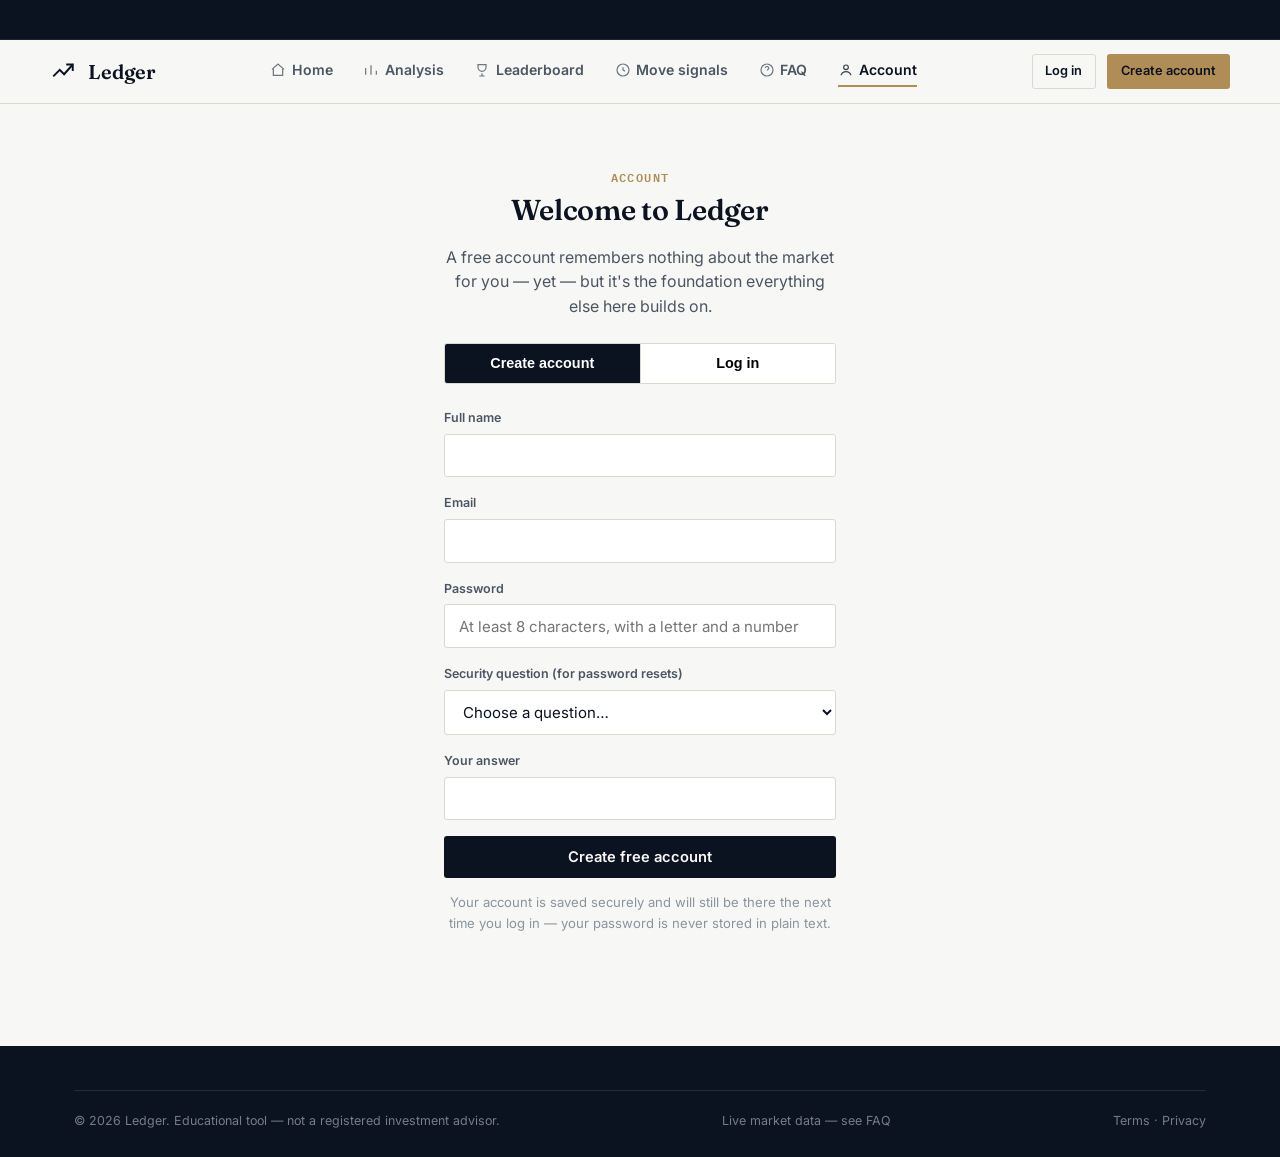
==== account.html @ cb47b46d "Initial commit via Netlify [skip ci]" ====
<!DOCTYPE html>
<html lang="en">
<head>
<meta charset="UTF-8">
<meta name="viewport" content="width=device-width, initial-scale=1.0">
<title>Account — Ledger</title>
<link href="https://fonts.googleapis.com/css2?family=Fraunces:opsz,wght@9..144,500;9..144,600&family=Inter:wght@400;500;600;700&family=IBM+Plex+Mono:wght@400;500;600&display=swap" rel="stylesheet">
<link rel="stylesheet" href="css/style.css">
</head>
<body>

<div class="ticker-wrap"><div class="ticker-track" id="tickerTrack"></div></div>

<header class="site-header">
  <div class="container nav">
    <a href="index.html" class="brand">
      <svg viewBox="0 0 24 24" fill="none" stroke="currentColor" stroke-width="1.8"><path d="M3 17l6-6 4 4 8-9"/><path d="M15 6h6v6"/></svg>
      Ledger
    </a>
    <nav class="nav-links" id="navLinks">
      <a href="index.html"><svg viewBox="0 0 24 24" fill="none" stroke="currentColor" stroke-width="1.8"><path d="M3 11l9-8 9 8"/><path d="M5 10v10h14V10"/></svg>Home</a>
      <a href="analysis.html"><svg viewBox="0 0 24 24" fill="none" stroke="currentColor" stroke-width="1.8"><path d="M4 19V9M12 19V5M20 19v-6"/></svg>Analysis</a>
      <a href="leaderboard.html"><svg viewBox="0 0 24 24" fill="none" stroke="currentColor" stroke-width="1.8"><path d="M8 21h8M12 17v4M6 4h12v4a6 6 0 01-12 0V4z"/></svg>Leaderboard</a>
      <a href="signals.html"><svg viewBox="0 0 24 24" fill="none" stroke="currentColor" stroke-width="1.8"><circle cx="12" cy="12" r="9"/><path d="M12 8v4l3 2"/></svg>Move signals</a>
      <a href="faq.html"><svg viewBox="0 0 24 24" fill="none" stroke="currentColor" stroke-width="1.8"><circle cx="12" cy="12" r="9"/><path d="M9.5 9a2.5 2.5 0 015 .5c0 1.5-2 1.8-2 3.2M12 17h.01"/></svg>FAQ</a>
      <a href="account.html"><svg viewBox="0 0 24 24" fill="none" stroke="currentColor" stroke-width="1.8"><circle cx="12" cy="8" r="3.5"/><path d="M4.5 20c1.5-4 5-5.5 7.5-5.5s6 1.5 7.5 5.5"/></svg>Account</a>
    </nav>
    <div class="nav-actions">
      <a href="account.html" class="btn btn-ghost btn-sm">Log in</a>
      <a href="account.html" class="btn btn-brass btn-sm">Create account</a>
      <button class="nav-toggle" id="navToggle" aria-label="Toggle menu">
        <svg viewBox="0 0 24 24" fill="none" stroke="currentColor" stroke-width="1.8"><path d="M4 7h16M4 12h16M4 17h16"/></svg>
      </button>
    </div>
  </div>
</header>

<main>
  <section class="section">
    <div class="container auth-wrap">

      <div id="loggedOutView">
        <div class="text-center" style="margin-bottom:24px;">
          <span class="eyebrow">Account</span>
          <h1 style="font-size:1.8rem;">Welcome to Ledger</h1>
          <p>A free account remembers nothing about the market for you — yet — but it's the foundation everything else here builds on.</p>
        </div>

        <div class="auth-tabs">
          <button class="auth-tab active" data-tab="signup">Create account</button>
          <button class="auth-tab" data-tab="login">Log in</button>
        </div>

        <div class="alert alert-error" id="authError"></div>
        <div class="alert alert-success" id="authSuccess"></div>

        <div class="auth-panel active" id="signupPanel">
          <form id="signupForm" novalidate>
            <div class="field"><label for="suName">Full name</label><input type="text" id="suName" required minlength="2"></div>
            <div class="field"><label for="suEmail">Email</label><input type="email" id="suEmail" required></div>
            <div class="field"><label for="suPass">Password</label><input type="password" id="suPass" required minlength="8" placeholder="At least 8 characters, with a letter and a number"></div>
            <div class="field">
              <label for="suSecurityQuestion">Security question (for password resets)</label>
              <select id="suSecurityQuestion" required>
                <option value="">Choose a question…</option>
                <option value="What was the name of your first pet?">What was the name of your first pet?</option>
                <option value="What city were you born in?">What city were you born in?</option>
                <option value="What was the make of your first car?">What was the make of your first car?</option>
                <option value="What was the name of your elementary school?">What was the name of your elementary school?</option>
                <option value="What is your mother's maiden name?">What is your mother's maiden name?</option>
              </select>
            </div>
            <div class="field"><label for="suSecurityAnswer">Your answer</label><input type="text" id="suSecurityAnswer" required></div>
            <button type="submit" class="btn btn-primary btn-block">Create free account</button>
          </form>
        </div>

        <div class="auth-panel" id="loginPanel">
          <form id="loginForm" novalidate>
            <div class="field"><label for="liEmail">Email</label><input type="email" id="liEmail" required></div>
            <div class="field"><label for="liPass">Password</label><input type="password" id="liPass" required></div>
            <button type="submit" class="btn btn-primary btn-block">Log in</button>
          </form>
          <button type="button" class="btn btn-ghost btn-sm btn-block" id="showForgotBtn" style="margin-top:10px;">Forgot password?</button>
        </div>

        <div class="auth-panel" id="forgotPanel">
          <form id="forgotEmailForm" novalidate>
            <div class="field"><label for="frEmail">Your account email</label><input type="email" id="frEmail" required></div>
            <button type="submit" class="btn btn-primary btn-block">Continue</button>
          </form>
          <form id="forgotAnswerForm" novalidate style="display:none;margin-top:16px;">
            <p class="mono" id="frQuestion" style="font-size:.9rem;margin-bottom:12px;"></p>
            <div class="field"><label for="frAnswer">Your answer</label><input type="text" id="frAnswer" required></div>
            <div class="field"><label for="frNewPass">New password</label><input type="password" id="frNewPass" required minlength="8" placeholder="At least 8 characters, with a letter and a number"></div>
            <button type="submit" class="btn btn-primary btn-block">Reset password</button>
          </form>
          <button type="button" class="btn btn-ghost btn-sm" id="backToLoginBtn" style="margin-top:14px;">← Back to log in</button>
        </div>

        <p class="form-note">Your account is saved securely and will still be there the next time you log in — your password is never stored in plain text.</p>
      </div>

      <div id="loggedInView" style="display:none;">
        <div class="session-box">
          <span class="eyebrow">Signed in</span>
          <h2 id="welcomeName" style="margin:.3em 0 4px;">—</h2>
          <p class="mono" id="welcomeEmail" style="font-size:.85rem;"></p>
          <p style="font-size:.82rem;color:var(--slate-dim);margin-top:2px;">Member since <span id="welcomeJoined"></span></p>
          <hr class="hairline" style="margin:16px 0;">
          <div style="display:flex;gap:.6rem;flex-wrap:wrap;">
            <a href="leaderboard.html" class="btn btn-ghost btn-sm">Leaderboard</a>
            <a href="signals.html" class="btn btn-ghost btn-sm">Move signals</a>
          </div>
          <button class="btn btn-ghost btn-sm" id="logoutBtn" style="margin-top:18px;">Log out</button>
        </div>

        <div class="session-box" style="margin-top:20px;">
          <span class="eyebrow">Change password</span>
          <div class="alert alert-error" id="pwError" style="margin-top:12px;"></div>
          <div class="alert alert-success" id="pwSuccess"></div>
          <form id="changePasswordForm" novalidate>
            <div class="field"><label for="currentPassword">Current password</label><input type="password" id="currentPassword" required></div>
            <div class="field"><label for="newPassword">New password</label><input type="password" id="newPassword" required minlength="8" placeholder="At least 8 characters, with a letter and a number"></div>
            <button type="submit" class="btn btn-primary btn-block">Update password</button>
          </form>
        </div>

        <div class="session-box" style="margin-top:20px;border-color:var(--red);">
          <span class="eyebrow" style="color:var(--red);">Delete account</span>
          <p style="font-size:.85rem;margin-top:10px;">This permanently removes your account and everything tied to it. This cannot be undone.</p>
          <div class="alert alert-error" id="delError"></div>
          <form id="deleteAccountForm" novalidate>
            <div class="field"><label for="deletePassword">Confirm your password</label><input type="password" id="deletePassword" required></div>
            <button type="submit" class="btn btn-block" style="background:var(--red);color:#fff;">Permanently delete my account</button>
          </form>
        </div>
      </div>

    </div>
  </section>
</main>

<footer class="site-footer">
  <div class="container">
    <div class="footer-bottom">
      <span>© 2026 Ledger. Educational tool — not a registered investment advisor.</span>
      <span>Live market data — see FAQ</span>
      <span><a href="terms.html" style="color:inherit;">Terms</a> · <a href="privacy.html" style="color:inherit;">Privacy</a></span>
    </div>
  </div>
</footer>

<script src="js/main.js"></script>
<script src="js/auth-client.js"></script>
<script>
  function showAlert(kind, msg){
    const err = document.getElementById('authError'), ok = document.getElementById('authSuccess');
    err.classList.remove('show'); ok.classList.remove('show');
    if(kind==='error'){ err.textContent = msg; err.classList.add('show'); }
    else { ok.textContent = msg; ok.classList.add('show'); }
  }

  function showFormAlert(errId, okId, kind, msg){
    const err = document.getElementById(errId), ok = document.getElementById(okId);
    err.classList.remove('show'); ok.classList.remove('show');
    if(kind==='error'){ err.textContent = msg; err.classList.add('show'); }
    else { ok.textContent = msg; ok.classList.add('show'); }
  }

  function refreshSessionUI(){
    const user = window.LedgerAuth.get();
    document.getElementById('loggedOutView').style.display = user ? 'none' : 'block';
    document.getElementById('loggedInView').style.display = user ? 'block' : 'none';
    if(user){
      document.getElementById('welcomeName').textContent = user.name;
      document.getElementById('welcomeEmail').textContent = user.email;
      const joinedEl = document.getElementById('welcomeJoined');
      if(joinedEl) joinedEl.textContent = user.joined ? new Date(user.joined).toLocaleDateString() : '—';
    }
  }

  function switchAuthPanel(panelId){
    document.querySelectorAll('.auth-panel').forEach(p=>p.classList.remove('active'));
    document.getElementById(panelId).classList.add('active');
    document.getElementById('authError').classList.remove('show');
    document.getElementById('authSuccess').classList.remove('show');
  }

  document.addEventListener('DOMContentLoaded', async ()=>{
    await window.LedgerAuth.checkSession();
    refreshSessionUI();

    document.querySelectorAll('.auth-tab').forEach(tab=>{
      tab.addEventListener('click', ()=>{
        document.querySelectorAll('.auth-tab').forEach(t=>t.classList.remove('active'));
        tab.classList.add('active');
        switchAuthPanel(tab.dataset.tab+'Panel');
      });
    });

    document.getElementById('signupForm').addEventListener('submit', async (e)=>{
      e.preventDefault();
      if(!window.LedgerRateLimiter.allow('signup', 5, 60000)){
        showAlert('error', 'Too many attempts — please wait a minute before trying again.');
        return;
      }
      const name = document.getElementById('suName').value.trim();
      const email = document.getElementById('suEmail').value.trim().toLowerCase();
      const pass = document.getElementById('suPass').value;
      const question = document.getElementById('suSecurityQuestion').value;
      const answer = document.getElementById('suSecurityAnswer').value.trim();
      if(name.length < 2){ showAlert('error','Enter your full name.'); return; }
      if(!/^\S+@\S+\.\S+$/.test(email)){ showAlert('error','Enter a valid email address.'); return; }
      if(pass.length < 8 || !/[a-zA-Z]/.test(pass) || !/[0-9]/.test(pass)){ showAlert('error','Password must be at least 8 characters and include a letter and a number.'); return; }
      if(!question){ showAlert('error','Choose a security question.'); return; }
      if(answer.length < 2){ showAlert('error','Enter an answer to your security question.'); return; }
      const submitBtn = e.target.querySelector('button[type=submit]');
      submitBtn.disabled = true;
      const res = await window.LedgerAuth.signup(name, email, pass, question, answer);
      submitBtn.disabled = false;
      if(!res.ok){ showAlert('error', res.msg); return; }
      showAlert('success','Account created.');
      refreshSessionUI();
    });

    document.getElementById('loginForm').addEventListener('submit', async (e)=>{
      e.preventDefault();
      if(!window.LedgerRateLimiter.allow('login', 5, 60000)){
        showAlert('error', 'Too many login attempts — please wait a minute before trying again.');
        return;
      }
      const email = document.getElementById('liEmail').value.trim().toLowerCase();
      const pass = document.getElementById('liPass').value;
      const submitBtn = e.target.querySelector('button[type=submit]');
      submitBtn.disabled = true;
      const res = await window.LedgerAuth.login(email, pass);
      submitBtn.disabled = false;
      if(!res.ok){ showAlert('error', res.msg); return; }
      showAlert('success','Logged in.');
      refreshSessionUI();
    });

    document.getElementById('logoutBtn').addEventListener('click', async ()=>{
      await window.LedgerAuth.logout();
      refreshSessionUI();
    });

    document.getElementById('changePasswordForm').addEventListener('submit', async (e)=>{
      e.preventDefault();
      const current = document.getElementById('currentPassword').value;
      const next = document.getElementById('newPassword').value;
      if(next.length < 8 || !/[a-zA-Z]/.test(next) || !/[0-9]/.test(next)){
        showFormAlert('pwError','pwSuccess','error','New password must be at least 8 characters and include a letter and a number.');
        return;
      }
      const res = await window.LedgerAuth.changePassword(current, next);
      if(!res.ok){ showFormAlert('pwError','pwSuccess','error', res.msg); return; }
      showFormAlert('pwError','pwSuccess','success','Password updated.');
      document.getElementById('changePasswordForm').reset();
    });

    document.getElementById('deleteAccountForm').addEventListener('submit', async (e)=>{
      e.preventDefault();
      const confirmed = confirm('This permanently deletes your account. This cannot be undone. Continue?');
      if(!confirmed) return;
      const password = document.getElementById('deletePassword').value;
      const res = await window.LedgerAuth.deleteAccount(password);
      if(!res.ok){ document.getElementById('delError').textContent = res.msg; document.getElementById('delError').classList.add('show'); return; }
      refreshSessionUI();
    });

    // ---- Forgot password (security question) ----
    document.getElementById('showForgotBtn').addEventListener('click', ()=>{
      document.querySelectorAll('.auth-tab').forEach(t=>t.classList.remove('active'));
      switchAuthPanel('forgotPanel');
      document.getElementById('forgotEmailForm').style.display = 'block';
      document.getElementById('forgotAnswerForm').style.display = 'none';
    });

    document.getElementById('backToLoginBtn').addEventListener('click', ()=>{
      document.querySelectorAll('.auth-tab').forEach(t=>t.classList.remove('active'));
      document.querySelector('.auth-tab[data-tab="login"]').classList.add('active');
      switchAuthPanel('loginPanel');
    });

    document.getElementById('forgotEmailForm').addEventListener('submit', async (e)=>{
      e.preventDefault();
      if(!window.LedgerRateLimiter.allow('forgot', 8, 60000)){
        showAlert('error', 'Too many attempts — please wait a minute before trying again.');
        return;
      }
      const email = document.getElementById('frEmail').value.trim().toLowerCase();
      const res = await window.LedgerAuth.getSecurityQuestion(email);
      if(!res.ok){ showAlert('error', res.msg); return; }
      document.getElementById('frQuestion').textContent = res.question;
      document.getElementById('forgotEmailForm').dataset.email = email;
      document.getElementById('forgotEmailForm').style.display = 'none';
      document.getElementById('forgotAnswerForm').style.display = 'block';
    });

    document.getElementById('forgotAnswerForm').addEventListener('submit', async (e)=>{
      e.preventDefault();
      const email = document.getElementById('forgotEmailForm').dataset.email;
      const answer = document.getElementById('frAnswer').value.trim();
      const newPass = document.getElementById('frNewPass').value;
      if(newPass.length < 8 || !/[a-zA-Z]/.test(newPass) || !/[0-9]/.test(newPass)){
        showAlert('error','New password must be at least 8 characters and include a letter and a number.');
        return;
      }
      const res = await window.LedgerAuth.resetWithAnswer(email, answer, newPass);
      if(!res.ok){ showAlert('error', res.msg); return; }
      showAlert('success','Password reset — you can log in with your new password now.');
      document.getElementById('forgotAnswerForm').reset();
      document.querySelectorAll('.auth-tab').forEach(t=>t.classList.remove('active'));
      document.querySelector('.auth-tab[data-tab="login"]').classList.add('active');
      switchAuthPanel('loginPanel');
    });
  });
</script>
</body>
</html>
---- css/style.css ----
/* =========================================================
   LEDGER — design tokens
   Palette: ink navy / paper / ledger green / signal red / brass
   Type: Fraunces (display) + Inter (body/UI) + IBM Plex Mono (data)
   ========================================================= */
:root{
  --ink:        #0B1220;
  --ink-soft:   #131c2e;
  --paper:      #F7F8F5;
  --paper-dim:  #ECEEE8;
  --rule:       #D8DAD2;
  --slate:      #4B5563;
  --slate-dim:  #8A93A0;
  --green:      #12694F;
  --green-bg:   #E6F0EB;
  --red:        #A6303B;
  --red-bg:     #F4E6E7;
  --brass:      #B08D57;
  --brass-dim:  #E7DCC7;
  --white:      #FFFFFF;

  --font-display: "Fraunces", Georgia, serif;
  --font-body:    "Inter", -apple-system, BlinkMacSystemFont, sans-serif;
  --font-mono:    "IBM Plex Mono", "Courier New", monospace;

  --radius: 3px;
  --shadow: 0 1px 2px rgba(11,18,32,0.06), 0 8px 24px -12px rgba(11,18,32,0.15);
  --maxw: 1180px;
}

@media (prefers-reduced-motion: reduce){
  *{ animation-duration: 0.01ms !important; animation-iteration-count: 1 !important; transition-duration: 0.01ms !important; scroll-behavior: auto !important; }
}

*,*::before,*::after{ box-sizing: border-box; }
html{ scroll-behavior: smooth; }
body{
  margin:0;
  font-family: var(--font-body);
  background: var(--paper);
  color: var(--ink);
  line-height: 1.55;
  -webkit-font-smoothing: antialiased;
}
img{ max-width:100%; display:block; }
a{ color: inherit; text-decoration: none; }
h1,h2,h3,h4{ font-family: var(--font-display); font-weight: 600; margin: 0 0 .4em; letter-spacing: -0.01em; }
p{ margin: 0 0 1em; color: var(--slate); }
.mono{ font-family: var(--font-mono); }
.container{ max-width: var(--maxw); margin: 0 auto; padding: 0 24px; }
.eyebrow{
  font-family: var(--font-mono); text-transform: uppercase; letter-spacing: .12em;
  font-size: .72rem; color: var(--brass); font-weight:600;
}
::selection{ background: var(--brass-dim); }
:focus-visible{ outline: 2px solid var(--brass); outline-offset: 2px; }

/* ---------- Buttons ---------- */
.btn{
  display:inline-flex; align-items:center; justify-content:center; gap:.5em;
  font-family: var(--font-body); font-weight: 600; font-size: .92rem;
  padding: .75em 1.4em; border-radius: var(--radius); border: 1px solid transparent;
  cursor: pointer; transition: transform .15s ease, background .15s ease, border-color .15s ease;
  white-space: nowrap;
}
.btn:active{ transform: translateY(1px); }
.btn-primary{ background: var(--ink); color: var(--paper); }
.btn-primary:hover{ background: var(--ink-soft); }
.btn-brass{ background: var(--brass); color: var(--ink); }
.btn-brass:hover{ background:#9c7a49; }
.btn-ghost{ background: transparent; border-color: var(--rule); color: var(--ink); }
.btn-ghost:hover{ border-color: var(--ink); }
.btn-block{ width:100%; }
.btn-sm{ padding:.5em 1em; font-size:.8rem; }

/* ---------- Ticker tape (signature element) ---------- */
.ticker-wrap{
  background: var(--ink); border-bottom: 1px solid rgba(255,255,255,.08);
  overflow: hidden; position: relative; height: 40px;
}
.ticker-track{
  display:flex; align-items:center; gap: 2.5rem; white-space: nowrap;
  position:absolute; left:0; top:0; height:100%;
  animation: ticker-scroll 42s linear infinite;
  padding-left: 100%;
}
.ticker-wrap:hover .ticker-track{ animation-play-state: paused; }
@keyframes ticker-scroll{ from{ transform: translateX(0);} to{ transform: translateX(-100%);} }
.ticker-item{ font-family: var(--font-mono); font-size:.78rem; color:#C9CDD6; display:flex; align-items:center; gap:.5em; }
.ticker-item b{ color:#fff; font-weight:600; }
.ticker-item .up{ color:#5FBE96; }
.ticker-item .down{ color:#E08A93; }

/* ---------- Header / Nav ---------- */
.site-header{
  position: sticky; top:0; z-index:50; background: var(--paper);
  border-bottom: 1px solid var(--rule);
}
.nav{
  display:flex; align-items:center; justify-content:space-between; gap:1rem;
  padding: 14px 0;
}
.brand{ display:flex; align-items:center; gap:.6em; font-family: var(--font-display); font-weight:600; font-size:1.25rem; }
.brand svg{ width:26px; height:26px; }
.nav-links{ display:flex; align-items:center; gap: 1.9rem; }
.nav-links a{
  font-size:.88rem; font-weight:600; color: var(--slate); display:flex; align-items:center; gap:.4em;
  padding: .3em 0; border-bottom: 2px solid transparent;
}
.nav-links a svg{ width:16px; height:16px; opacity:.8; }
.nav-links a:hover, .nav-links a.active{ color: var(--ink); border-color: var(--brass); }
.nav-actions{ display:flex; align-items:center; gap:.7rem; }
.nav-toggle{ display:none; background:none; border:none; cursor:pointer; padding:6px; }
.nav-toggle svg{ width:24px; height:24px; }

@media (max-width: 860px){
  .nav-links{
    position: fixed; inset: 64px 0 0 0; background: var(--paper); flex-direction: column;
    align-items: flex-start; padding: 28px 24px; gap: 1.4rem; transform: translateX(100%);
    transition: transform .25s ease; overflow-y:auto;
  }
  .nav-links.open{ transform: translateX(0); }
  .nav-links a{ font-size:1.05rem; width:100%; }
  .nav-toggle{ display:block; }
  .nav-actions .btn-ghost{ display:none; }
}

/* ---------- Hero ---------- */
.hero{ padding: 64px 0 56px; border-bottom: 1px solid var(--rule); }
.hero-grid{ display:grid; grid-template-columns: 1.1fr .9fr; gap: 48px; align-items:center; }
.hero h1{ font-size: clamp(2.1rem, 4.2vw, 3.4rem); line-height:1.05; }
.hero-lede{ font-size: 1.08rem; max-width: 46ch; }
.hero-actions{ display:flex; gap: .9rem; flex-wrap:wrap; margin-top: 1.6rem; }
.hero-media{ position:relative; border-radius: var(--radius); overflow:hidden; box-shadow: var(--shadow); }
.hero-media img{ width:100%; height: 100%; object-fit: cover; aspect-ratio: 4/3; }
.hero-media-tag{
  position:absolute; left:14px; bottom:14px; background: rgba(11,18,32,.82); color:#fff;
  font-family: var(--font-mono); font-size:.72rem; padding: .5em .8em; border-radius: 2px;
}
@media (max-width: 860px){ .hero-grid{ grid-template-columns: 1fr; } .hero{ padding: 40px 0 40px; } }

/* ---------- Stat strip ---------- */
.stat-strip{ display:grid; grid-template-columns: repeat(4,1fr); border-top:1px solid var(--rule); border-bottom:1px solid var(--rule); }
.stat{ padding: 22px 24px; border-left: 1px solid var(--rule); }
.stat:first-child{ border-left:none; }
.stat .num{ font-family: var(--font-mono); font-size:1.6rem; font-weight:600; }
.stat .lbl{ font-size:.78rem; color: var(--slate-dim); text-transform:uppercase; letter-spacing:.06em; }
@media (max-width: 760px){ .stat-strip{ grid-template-columns: repeat(2,1fr);} .stat:nth-child(3){ border-left:none;} }

/* ---------- Sections ---------- */
.section{ padding: 60px 0; }
.section-head{ display:flex; align-items:flex-end; justify-content:space-between; gap:1rem; margin-bottom: 28px; flex-wrap:wrap; }
.section-head h2{ font-size: clamp(1.5rem, 3vw, 2rem); margin:0; }
.hairline{ border:none; border-top:1px solid var(--rule); margin: 0; }

/* ---------- Cards / Grid ---------- */
.grid-3{ display:grid; grid-template-columns: repeat(3, 1fr); gap: 22px; }
.grid-2{ display:grid; grid-template-columns: repeat(2, 1fr); gap: 22px; }
@media (max-width: 900px){ .grid-3{ grid-template-columns: 1fr 1fr; } }
@media (max-width: 640px){ .grid-3, .grid-2{ grid-template-columns: 1fr; } }

.card{ background: var(--white); border:1px solid var(--rule); border-radius: var(--radius); padding: 22px; }
.card-icon{ width:38px; height:38px; color: var(--brass); margin-bottom: 12px; }

/* Sector chips */
.sector-row{ display:flex; flex-wrap:wrap; gap:.6rem; }
.chip{
  font-family: var(--font-mono); font-size:.76rem; padding: .45em .9em; border-radius: 999px;
  border:1px solid var(--rule); background: var(--white); cursor:pointer; color: var(--slate); font-weight:600;
}
.chip.active, .chip:hover{ border-color: var(--ink); color: var(--ink); }

/* ---------- Tables (leaderboard) ---------- */
.table-wrap{ overflow-x:auto; border:1px solid var(--rule); border-radius: var(--radius); background:var(--white); }
table{ width:100%; border-collapse: collapse; min-width: 560px; }
th,td{ text-align:left; padding: 12px 16px; font-size:.88rem; border-bottom: 1px solid var(--rule); }
th{ font-family: var(--font-mono); font-size:.72rem; text-transform:uppercase; letter-spacing:.06em; color: var(--slate-dim); font-weight:600; background: var(--paper-dim); }
tr:last-child td{ border-bottom:none; }
td.num{ font-family: var(--font-mono); }
.tag{ font-family: var(--font-mono); font-size:.7rem; padding:.25em .6em; border-radius:2px; background: var(--paper-dim); color: var(--slate); }
.pos{ color: var(--green); font-weight:600; }
.neg{ color: var(--red); font-weight:600; }
.pos-bg{ background: var(--green-bg); }
.neg-bg{ background: var(--red-bg); }
.flash-up{ animation: flashUp .6s ease; }
.flash-down{ animation: flashDown .6s ease; }
@keyframes flashUp{ 0%{ background: var(--green-bg);} 100%{ background: transparent;} }
@keyframes flashDown{ 0%{ background: var(--red-bg);} 100%{ background: transparent;} }

/* ---------- Chart panel ---------- */
.chart-panel{ background: var(--white); border:1px solid var(--rule); border-radius: var(--radius); padding: 20px; }
.chart-head{ display:flex; justify-content:space-between; align-items:flex-start; margin-bottom: 10px; flex-wrap:wrap; gap:10px;}
.chart-price{ font-family: var(--font-mono); font-size:2rem; font-weight:600; }
.chart-canvas-holder{ height: 320px; }
.range-row{ display:flex; gap:.4rem; margin-top:10px; }
.range-btn{ font-family: var(--font-mono); font-size:.72rem; padding:.35em .8em; border:1px solid var(--rule); background:transparent; border-radius: 2px; cursor:pointer; }
.range-btn.active{ background: var(--ink); color:#fff; border-color: var(--ink); }

/* ---------- Search / select ---------- */
.field{ display:flex; flex-direction:column; gap:.4em; margin-bottom: 1rem; }
.field label{ font-size:.78rem; font-weight:600; color: var(--slate); }
input, select, textarea{
  font-family: var(--font-body); font-size:.94rem; padding:.75em .9em; border:1px solid var(--rule);
  border-radius: var(--radius); background: var(--white); color: var(--ink);
}
input:focus, select:focus, textarea:focus{ border-color: var(--ink); }
.search-row{ display:flex; gap:.6rem; flex-wrap:wrap; }
.search-row input{ flex:1; min-width:200px; }

/* ---------- Signal cards ---------- */
.signal-banner{
  background: var(--ink); color: var(--paper); border-radius: var(--radius); padding: 20px 24px;
  display:flex; gap: 14px; align-items:flex-start; margin-bottom: 28px;
}
.signal-banner svg{ width:22px; height:22px; flex-shrink:0; color: var(--brass); margin-top:2px; }
.signal-banner p{ color:#D9DCE3; margin:0; font-size:.9rem; }
.signal-card{ border:1px solid var(--rule); border-radius: var(--radius); background:var(--white); padding: 20px; display:flex; flex-direction:column; gap:10px; }
.signal-verdict{ display:inline-flex; align-items:center; gap:.5em; font-family: var(--font-mono); font-size:.76rem; font-weight:700; padding:.35em .7em; border-radius: 2px; width:fit-content; }
.verdict-add{ background: var(--green-bg); color: var(--green); }
.verdict-trim{ background: var(--red-bg); color: var(--red); }
.verdict-hold{ background: var(--brass-dim); color:#8a6a34; }
.signal-meta{ font-family: var(--font-mono); font-size:.78rem; color: var(--slate-dim); display:flex; justify-content:space-between; }
.bar-track{ height:6px; background: var(--paper-dim); border-radius: 3px; overflow:hidden; }
.bar-fill{ height:100%; background: var(--brass); }

/* ---------- FAQ ---------- */
.faq-item{ border-bottom: 1px solid var(--rule); }
.faq-q{
  width:100%; text-align:left; background:none; border:none; padding: 18px 4px; cursor:pointer;
  display:flex; justify-content:space-between; align-items:center; font-family: var(--font-body);
  font-weight:600; font-size:1rem; color: var(--ink); gap:1rem;
}
.faq-q svg{ width:18px; height:18px; flex-shrink:0; transition: transform .2s ease; color: var(--brass); }
.faq-item.open .faq-q svg{ transform: rotate(45deg); }
.faq-a{ max-height:0; overflow:hidden; transition: max-height .25s ease; }
.faq-item.open .faq-a{ max-height: 400px; }
.faq-a p{ padding: 0 4px 18px; margin:0; }

/* ---------- Auth ---------- */
.auth-wrap{ max-width: 440px; margin: 0 auto; }
.auth-tabs{ display:flex; border:1px solid var(--rule); border-radius: var(--radius); overflow:hidden; margin-bottom: 24px; }
.auth-tab{ flex:1; padding: .8em; text-align:center; font-weight:600; font-size:.9rem; background: var(--white); cursor:pointer; border:none; border-right:1px solid var(--rule); }
.auth-tab:last-child{ border-right:none; }
.auth-tab.active{ background: var(--ink); color:#fff; }
.auth-panel{ display:none; }
.auth-panel.active{ display:block; }
.form-note{ font-size:.82rem; color: var(--slate-dim); text-align:center; margin-top: 14px; }
.alert{ padding: .8em 1em; border-radius: var(--radius); font-size:.85rem; margin-bottom: 14px; display:none; }
.alert.show{ display:block; }
.alert-error{ background: var(--red-bg); color: var(--red); }
.alert-success{ background: var(--green-bg); color: var(--green); }
.session-box{ border:1px solid var(--rule); border-radius: var(--radius); padding: 20px; background: var(--white); }

/* ---------- Footer ---------- */
.site-footer{ background: var(--ink); color:#B9BEC9; padding: 44px 0 26px; margin-top: 40px; }
.footer-grid{ display:grid; grid-template-columns: 1.4fr 1fr 1fr 1fr; gap: 28px; margin-bottom: 30px; }
.footer-grid h4{ color:#fff; font-family: var(--font-body); font-size:.82rem; text-transform:uppercase; letter-spacing:.08em; margin-bottom: .9em; }
.footer-grid a{ display:block; font-size:.86rem; color:#9BA1AE; padding: .3em 0; }
.footer-grid a:hover{ color:#fff; }
.footer-bottom{ border-top: 1px solid rgba(255,255,255,.1); padding-top: 20px; font-size:.78rem; display:flex; justify-content:space-between; flex-wrap:wrap; gap:10px; color:#767C88; }
@media (max-width: 760px){ .footer-grid{ grid-template-columns: 1fr 1fr; } }

/* ---------- Disclaimer ---------- */
.disclaimer{
  font-size:.78rem; color: var(--slate-dim); border-top:1px dashed var(--rule); margin-top: 20px; padding-top: 14px;
}

/* ---------- Utility ---------- */
.mt-0{margin-top:0} .mb-0{margin-bottom:0}
.text-center{ text-align:center; }
.badge-live{
  display:inline-flex; align-items:center; gap:.4em; font-family: var(--font-mono); font-size:.72rem;
  color: var(--green); font-weight:600;
}
.badge-live .dot{ width:7px; height:7px; border-radius:50%; background: var(--green); animation: pulse 1.6s ease infinite; }
@keyframes pulse{ 0%,100%{ opacity:1;} 50%{ opacity:.35;} }
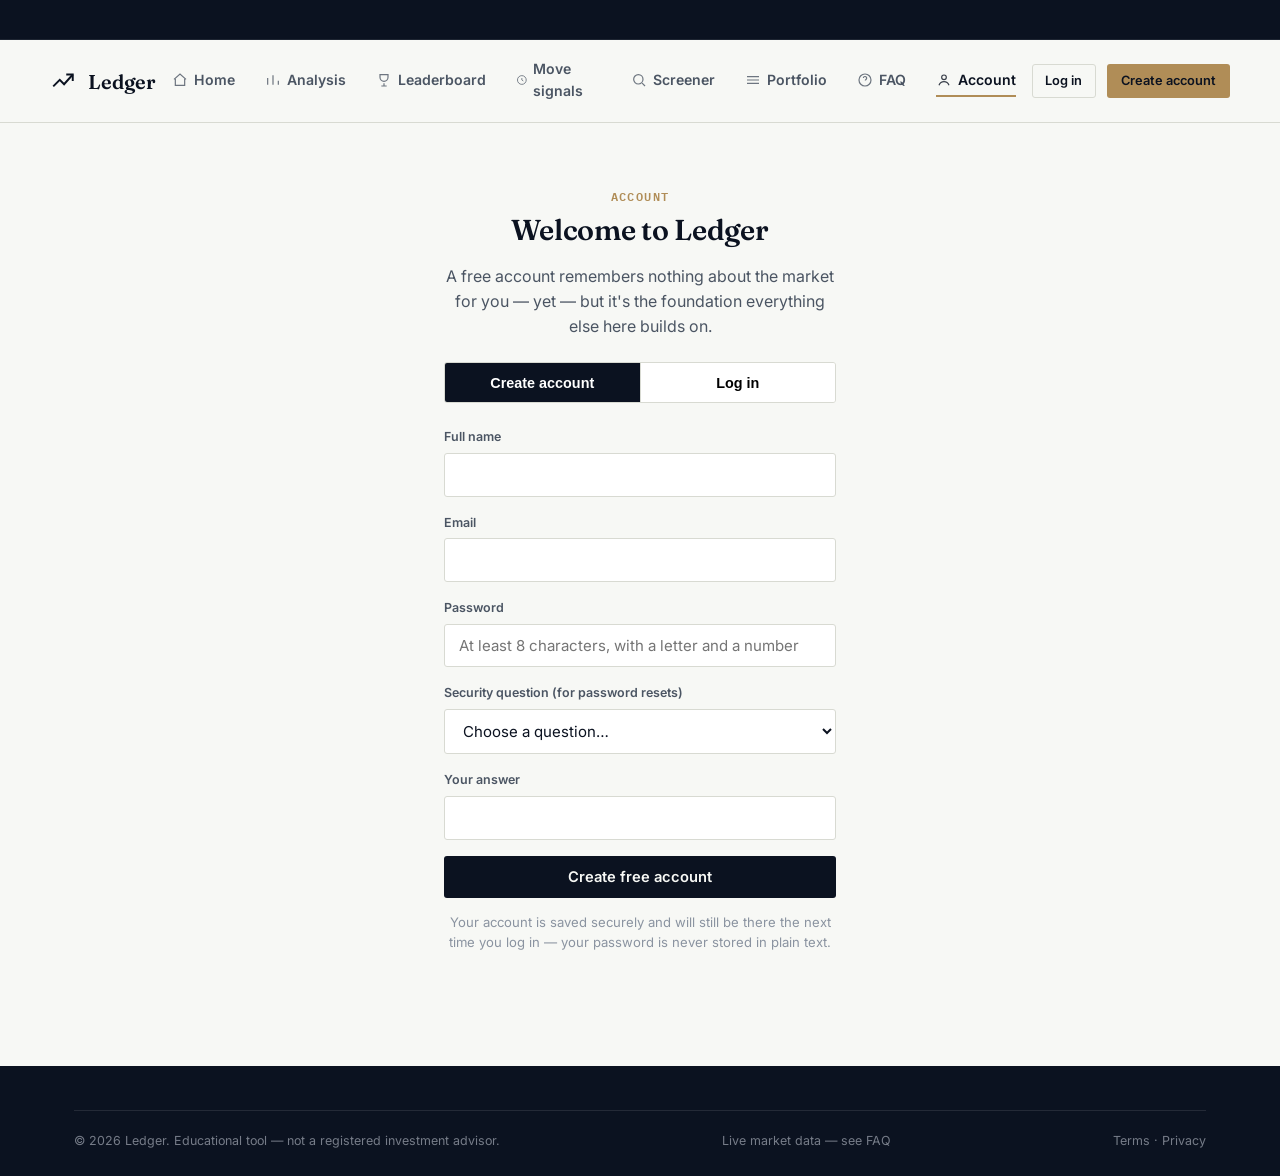
==== commit b7fdd058: "Update account.html" ====
--- a/account.html
+++ b/account.html
@@ -4,6 +4,8 @@
 <meta charset="UTF-8">
 <meta name="viewport" content="width=device-width, initial-scale=1.0">
 <title>Account — Ledger</title>
+<link rel="icon" type="image/svg+xml" href="favicon.svg">
+<meta name="description" content="Create a free Ledger account to save your watchlist, or log in to manage your existing account.">
 <link href="https://fonts.googleapis.com/css2?family=Fraunces:opsz,wght@9..144,500;9..144,600&family=Inter:wght@400;500;600;700&family=IBM+Plex+Mono:wght@400;500;600&display=swap" rel="stylesheet">
 <link rel="stylesheet" href="css/style.css">
 </head>
@@ -22,6 +24,8 @@
       <a href="analysis.html"><svg viewBox="0 0 24 24" fill="none" stroke="currentColor" stroke-width="1.8"><path d="M4 19V9M12 19V5M20 19v-6"/></svg>Analysis</a>
       <a href="leaderboard.html"><svg viewBox="0 0 24 24" fill="none" stroke="currentColor" stroke-width="1.8"><path d="M8 21h8M12 17v4M6 4h12v4a6 6 0 01-12 0V4z"/></svg>Leaderboard</a>
       <a href="signals.html"><svg viewBox="0 0 24 24" fill="none" stroke="currentColor" stroke-width="1.8"><circle cx="12" cy="12" r="9"/><path d="M12 8v4l3 2"/></svg>Move signals</a>
+      <a href="screener.html"><svg viewBox="0 0 24 24" fill="none" stroke="currentColor" stroke-width="1.8"><circle cx="11" cy="11" r="7"/><path d="M21 21l-4.3-4.3"/></svg>Screener</a>
+<a href="portfolio.html"><svg viewBox="0 0 24 24" fill="none" stroke="currentColor" stroke-width="1.8"><path d="M3 7h18M3 12h18M3 17h18"/></svg>Portfolio</a>
       <a href="faq.html"><svg viewBox="0 0 24 24" fill="none" stroke="currentColor" stroke-width="1.8"><circle cx="12" cy="12" r="9"/><path d="M9.5 9a2.5 2.5 0 015 .5c0 1.5-2 1.8-2 3.2M12 17h.01"/></svg>FAQ</a>
       <a href="account.html"><svg viewBox="0 0 24 24" fill="none" stroke="currentColor" stroke-width="1.8"><circle cx="12" cy="8" r="3.5"/><path d="M4.5 20c1.5-4 5-5.5 7.5-5.5s6 1.5 7.5 5.5"/></svg>Account</a>
     </nav>
@@ -114,7 +118,13 @@
           </div>
           <button class="btn btn-ghost btn-sm" id="logoutBtn" style="margin-top:18px;">Log out</button>
         </div>
-
+<div class="session-box" style="margin-top:20px;">
+          <span class="eyebrow">My watchlist</span>
+          <div id="watchlistEmpty" style="display:none;">
+            <p style="font-size:.85rem;margin-top:10px;">Nothing saved yet — star a stock from its Analysis page to add it here.</p>
+          </div>
+          <div id="watchlistItems" style="margin-top:10px;display:flex;flex-direction:column;gap:8px;"></div>
+        </div>
         <div class="session-box" style="margin-top:20px;">
           <span class="eyebrow">Change password</span>
           <div class="alert alert-error" id="pwError" style="margin-top:12px;"></div>
@@ -153,6 +163,7 @@
 
 <script src="js/main.js"></script>
 <script src="js/auth-client.js"></script>
+<script src="js/watchlist-client.js"></script>
 <script>
   function showAlert(kind, msg){
     const err = document.getElementById('authError'), ok = document.getElementById('authSuccess');
@@ -177,7 +188,32 @@
       document.getElementById('welcomeEmail').textContent = user.email;
       const joinedEl = document.getElementById('welcomeJoined');
       if(joinedEl) joinedEl.textContent = user.joined ? new Date(user.joined).toLocaleDateString() : '—';
+      renderWatchlist();
     }
+  }
+
+  async function renderWatchlist(){
+    const itemsEl = document.getElementById('watchlistItems');
+    const emptyEl = document.getElementById('watchlistEmpty');
+    if(!itemsEl) return;
+    const res = await window.LedgerWatchlist.list();
+    const tickers = res.ok ? res.tickers : [];
+    emptyEl.style.display = tickers.length ? 'none' : 'block';
+    itemsEl.innerHTML = tickers.map((t)=>{
+      const s = window.LedgerStocks.find(x=>x.t===t);
+      const label = s ? `${s.t} · ${s.n}` : t;
+      return `<div style="display:flex;justify-content:space-between;align-items:center;border:1px solid var(--rule);border-radius:var(--radius);padding:10px 14px;">
+        <a href="analysis.html#${t}" class="mono" style="font-weight:600;">${label}</a>
+        <button class="btn btn-ghost btn-sm" data-remove="${t}">Remove</button>
+      </div>`;
+    }).join('');
+    itemsEl.querySelectorAll('[data-remove]').forEach((btn)=>{
+      btn.addEventListener('click', async ()=>{
+        btn.disabled = true;
+        await window.LedgerWatchlist.remove(btn.dataset.remove);
+        renderWatchlist();
+      });
+    });
   }
 
   function switchAuthPanel(panelId){
@@ -319,4 +355,4 @@
   });
 </script>
 </body>
-</html>+</html>
